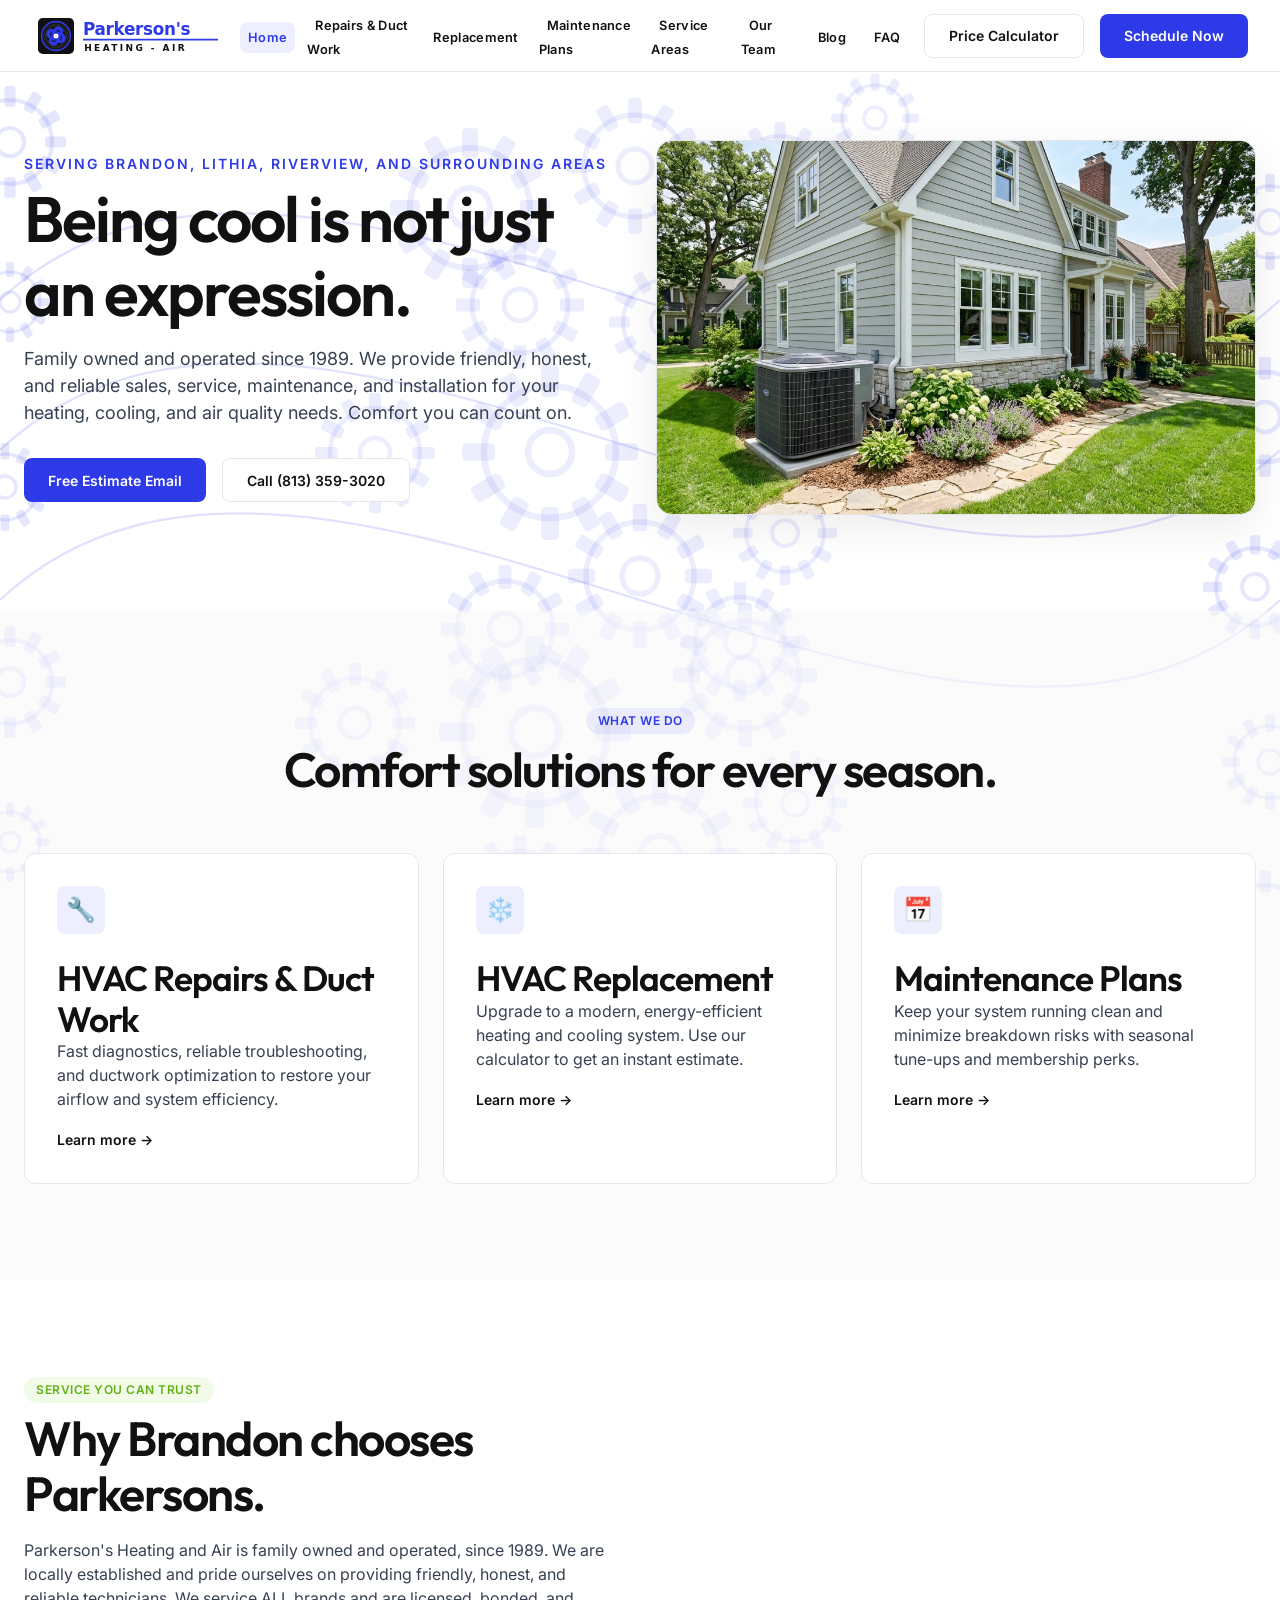
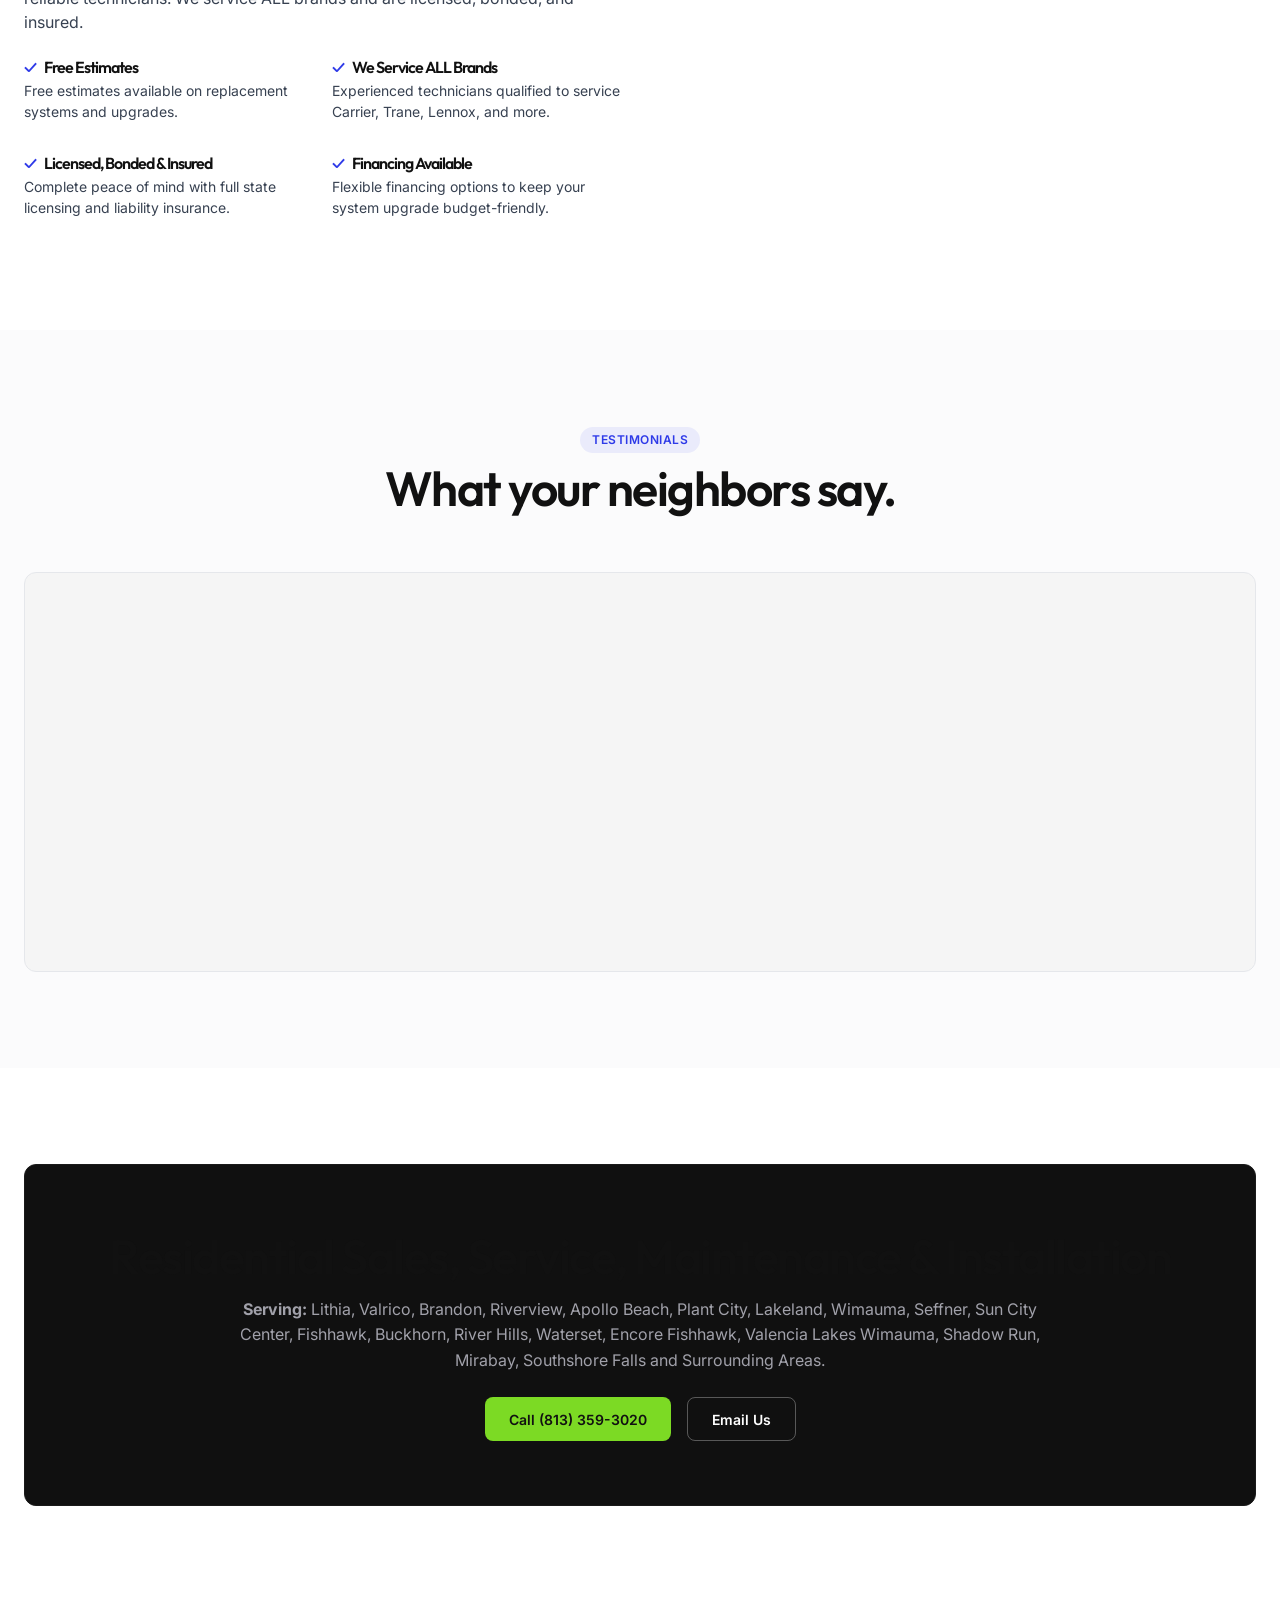
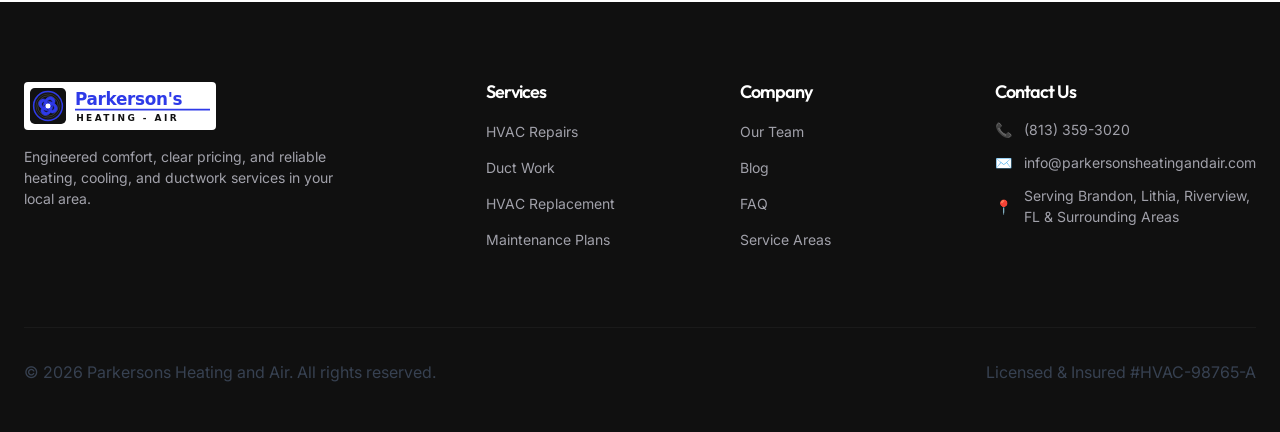
==== index.html @ 71befeef "feat: integrate reviews widget on all pages and optimize scroll animations" ====
<!DOCTYPE html>
<html lang="en">
<head>
  <meta charset="UTF-8">
  <script>document.documentElement.classList.add('js')</script>
  <meta name="viewport" content="width=device-width, initial-scale=1.0">
  <title>HVAC Services | Parkersons Heating and Air</title>
  <meta name="description" content="Parkersons Heating and Air provides expert heating, cooling, ductwork, and maintenance plan services. Calculate your HVAC replacement cost with our tool.">
  <link rel="canonical" href="https://parkersonsheatingandair.com/">
  <link rel="stylesheet" href="styles.css">
  <link rel="icon" type="image/x-icon" type="image/svg+xml" href="assets/favicon.svg">
  <script type="application/ld+json">
  [
    {
      "@context": "https://schema.org",
      "@type": "LocalBusiness",
      "@id": "https://parkersonsheatingandair.com/#localbusiness",
      "name": "Parkersons Heating and Air",
      "image": "https://parkersonsheatingandair.com/assets/hvac_banner.png",
      "url": "https://parkersonsheatingandair.com/",
      "telephone": "+1-813-359-3020",
      "email": "info@parkersonsheatingandair.com",
      "priceRange": "$$",
      "address": {
        "@type": "PostalAddress",
        "streetAddress": "Serving Brandon & Surrounding Areas",
        "addressLocality": "Brandon",
        "addressRegion": "FL",
        "postalCode": "33511",
        "addressCountry": "US"
      },
      "geo": {
        "@type": "GeoCoordinates",
        "latitude": 27.9378,
        "longitude": -82.2859
      },
      "openingHoursSpecification": [
        {
          "@type": "OpeningHoursSpecification",
          "dayOfWeek": ["Monday", "Tuesday", "Wednesday", "Thursday", "Friday", "Saturday", "Sunday"],
          "opens": "00:00",
          "closes": "23:59"
        }
      ],
      "areaServed": {
        "@type": "AdministrativeArea",
        "name": "Brandon Metro Area"
      },
      "sameAs": [
        "https://www.facebook.com/ParkersonsHeatingAir",
        "https://www.instagram.com/hvac_parkersonsheating/"
      ],
      "aggregateRating": {
        "@type": "AggregateRating",
        "ratingValue": "4.9",
        "reviewCount": "145"
      },
      "review": [
        {
          "@type": "Review",
          "author": {
            "@type": "Person",
            "name": "Sarah Mitchell"
          },
          "reviewRating": {
            "@type": "Rating",
            "ratingValue": "5"
          },
          "reviewBody": "Parkersons upgraded our old heat pump unit last fall. Their price calculator matched the final quote exactly, and the team worked clean and fast."
        },
        {
          "@type": "Review",
          "author": {
            "@type": "Person",
            "name": "David Bowles"
          },
          "reviewRating": {
            "@type": "Rating",
            "ratingValue": "5"
          },
          "reviewBody": "Outstanding response time when our AC failed during a heatwave. The technician diagnosed the broken capacitor and resolved it in under an hour."
        },
        {
          "@type": "Review",
          "author": {
            "@type": "Person",
            "name": "Rebecca K."
          },
          "reviewRating": {
            "@type": "Rating",
            "ratingValue": "5"
          },
          "reviewBody": "We signed up for their Maintenance Gold Plan. Having regular tune-ups gives us peace of mind, and the tech was extremely thorough."
        }
      ]
    },
    {
      "@context": "https://schema.org",
      "@type": "WebSite",
      "@id": "https://parkersonsheatingandair.com/#website",
      "url": "https://parkersonsheatingandair.com/",
      "name": "Parkersons Heating and Air",
      "publisher": {
        "@id": "https://parkersonsheatingandair.com/#localbusiness"
      }
    },
    {
      "@context": "https://schema.org",
      "@type": "WebPage",
      "@id": "https://parkersonsheatingandair.com/#webpage",
      "url": "https://parkersonsheatingandair.com/",
      "name": "HVAC Services | Parkersons Heating and Air",
      "isPartOf": {
        "@id": "https://parkersonsheatingandair.com/#website"
      },
      "about": {
        "@id": "https://parkersonsheatingandair.com/#localbusiness"
      }
    }
  ]
  </script>
</head>
<body>


  <!-- Top Navigation -->
  <nav class="top-nav" aria-label="Main Navigation">
    <div class="container nav-container">
      <a href="index.html?v=3" class="logo" aria-label="Parkersons Heating and Air Home">
        <img src="assets/logo.svg" alt="Parkerson's Heating & Air Logo" style="height: 48px; display: block;">
      </a>
      <button class="menu-toggle" aria-label="Toggle menu" aria-expanded="false" aria-controls="nav-list">
        ☰
      </button>
      <ul class="nav-links" id="nav-list">
        <li><a href="index.html?v=3" class="active">Home</a></li>
        <li><a href="repairs.html?v=3">Repairs &amp; Duct Work</a></li>
        <li><a href="replacement.html?v=3">Replacement</a></li>
        <li><a href="maintenance.html?v=3">Maintenance Plans</a></li>
        <li><a href="service-areas.html?v=3">Service Areas</a></li>
        <li><a href="team.html?v=3">Our Team</a></li>
        <li><a href="blog.html?v=3">Blog</a></li>
        <li><a href="faq.html?v=3">FAQ</a></li>
      </ul>
      <div class="nav-cta">
        <a href="replacement.html?v=3" class="btn btn-secondary">Price Calculator</a>
        <a href="contact.html?v=3" class="btn btn-primary">Schedule Now</a>
      </div>
    </div>
  </nav>

  <!-- Hero Section -->
  <header class="section hero" aria-label="Welcome">
    <div class="container grid-2">
      <div class="hero-content animate-on-scroll">
        <span class="hero-subtitle">Serving Brandon, Lithia, Riverview, and Surrounding Areas</span>
        <h1>Being cool is not just an expression.</h1>
        <p class="hero-descr">Family owned and operated since 1989. We provide friendly, honest, and reliable sales, service, maintenance, and installation for your heating, cooling, and air quality needs. Comfort you can count on.</p>
        <div class="hero-actions">
          <a href="mailto:info@parkersonsheatingandair.com" class="btn btn-primary">Free Estimate Email</a>
          <a href="tel:(813)359-3020" class="btn btn-secondary">Call (813) 359-3020</a>
        </div>
      </div>
      <div class="hero-image-container animate-on-scroll" style="transition-delay: 0.1s;">
        <img src="assets/hvac_banner.png" alt="Parkersons Heating and Air hero image">
      </div>
    </div>
  </header>

  <main>
    <!-- Core Services Overview -->
    <section class="section section-alt" aria-label="Our Core Services">
      <div class="container">
        <div style="text-align: center; margin-bottom: 56px;" class="animate-on-scroll">
          <span class="badge badge-primary">What We Do</span>
          <h2 style="margin-top: var(--space-xs);">Comfort solutions for every season.</h2>
        </div>
        
        <div class="grid-3">
          <!-- Card 1 -->
          <article class="card card-white animate-on-scroll">
            <div class="card-icon" aria-hidden="true">🔧</div>
            <h3>HVAC Repairs & Duct Work</h3>
            <p>Fast diagnostics, reliable troubleshooting, and ductwork optimization to restore your airflow and system efficiency.</p>
            <a href="repairs.html?v=3" class="btn btn-text">Learn more &rarr;</a>
          </article>

          <!-- Card 2 -->
          <article class="card card-white animate-on-scroll" style="transition-delay: 0.1s;">
            <div class="card-icon" aria-hidden="true">❄️</div>
            <h3>HVAC Replacement</h3>
            <p>Upgrade to a modern, energy-efficient heating and cooling system. Use our calculator to get an instant estimate.</p>
            <a href="replacement.html?v=3" class="btn btn-text">Learn more &rarr;</a>
          </article>

          <!-- Card 3 -->
          <article class="card card-white animate-on-scroll" style="transition-delay: 0.2s;">
            <div class="card-icon" aria-hidden="true">📅</div>
            <h3>Maintenance Plans</h3>
            <p>Keep your system running clean and minimize breakdown risks with seasonal tune-ups and membership perks.</p>
            <a href="maintenance.html?v=3" class="btn btn-text">Learn more &rarr;</a>
          </article>
        </div>
      </div>
    </section>

    <!-- Trust / Value Propositions -->
    <section class="section" aria-label="Why Choose Us">
      <div class="container grid-2" style="align-items: center;">
        <div class="animate-on-scroll">
          <span class="badge badge-accent">Service You Can Trust</span>
          <h2 style="margin: var(--space-xs) 0 var(--space-md);">Why Brandon chooses Parkersons.</h2>
          <p>Parkerson's Heating and Air is family owned and operated, since 1989. We are locally established and pride ourselves on providing friendly, honest, and reliable technicians. We service ALL brands and are licensed, bonded, and insured.</p>
          
          <div class="grid-2" style="margin-top: var(--space-lg); gap: var(--space-md);">
            <div>
              <h3 style="display: flex; align-items: center; gap: 8px; font-size: 1rem;"><span style="color: var(--primary);">✓</span> Free Estimates</h3>
              <p style="font-size: 0.875rem; margin-top: 4px;">Free estimates available on replacement systems and upgrades.</p>
            </div>
            <div>
              <h3 style="display: flex; align-items: center; gap: 8px; font-size: 1rem;"><span style="color: var(--primary);">✓</span> We Service ALL Brands</h3>
              <p style="font-size: 0.875rem; margin-top: 4px;">Experienced technicians qualified to service Carrier, Trane, Lennox, and more.</p>
            </div>
            <div>
              <h3 style="display: flex; align-items: center; gap: 8px; font-size: 1rem;"><span style="color: var(--primary);">✓</span> Licensed, Bonded & Insured</h3>
              <p style="font-size: 0.875rem; margin-top: 4px;">Complete peace of mind with full state licensing and liability insurance.</p>
            </div>
            <div>
              <h3 style="display: flex; align-items: center; gap: 8px; font-size: 1rem;"><span style="color: var(--primary);">✓</span> Financing Available</h3>
              <p style="font-size: 0.875rem; margin-top: 4px;">Flexible financing options to keep your system upgrade budget-friendly.</p>
            </div>
          </div>
        </div>
      </div>
    </section>

    <!-- Customer Reviews -->
    <section class="section section-alt" aria-label="Customer Reviews">
      <div class="container">
        <div style="text-align: center; margin-bottom: 56px;" class="animate-on-scroll">
          <span class="badge badge-primary">Testimonials</span>
          <h2 style="margin-top: var(--space-xs);">What your neighbors say.</h2>
        </div>

        <div class="reviews-widget-container animate-on-scroll" style="transition-delay: 0.1s;" data-lazy-widget>
          <div class="reviews-skeleton">
            <div class="skeleton-header">
              <div class="skeleton-avatar"></div>
              <div class="skeleton-text-group">
                <div class="skeleton-line short"></div>
                <div class="skeleton-line medium"></div>
              </div>
            </div>
            <div class="skeleton-body">
              <div class="skeleton-line long"></div>
              <div class="skeleton-line long"></div>
              <div class="skeleton-line medium"></div>
            </div>
          </div>
        </div>
      </div>
    </section>

    <!-- Pre-footer CTA & Service Areas -->
    <section class="section" aria-label="Service Areas">
      <div class="container">
        <div class="card card-dark animate-on-scroll" style="text-align: center; padding: 64px var(--space-xl);">
          <h2 style="margin-bottom: var(--space-sm);">Residential Sales, Service, Maintenance &amp; Installation</h2>
          <p style="color: var(--on-dark-soft); max-width: 800px; margin: 0 auto var(--space-lg); line-height: 1.6;">
            <strong>Serving:</strong> Lithia, Valrico, Brandon, Riverview, Apollo Beach, Plant City, Lakeland, Wimauma, Seffner, Sun City Center, Fishhawk, Buckhorn, River Hills, Waterset, Encore Fishhawk, Valencia Lakes Wimauma, Shadow Run, Mirabay, Southshore Falls and Surrounding Areas.
          </p>
          <div style="display: flex; gap: var(--space-md); justify-content: center; flex-wrap: wrap;">
            <a href="tel:(813)359-3020" class="btn btn-accent">Call (813) 359-3020</a>
            <a href="mailto:info@parkersonsheatingandair.com" class="btn btn-secondary" style="background: transparent; color: #fff; border-color: rgba(255,255,255,0.3);">Email Us</a>
          </div>
        </div>
      </div>
    </section>
  </main>

  <!-- Footer -->
  <footer>
    <div class="container">
      <div class="footer-top">
        <div class="footer-info">
          <a href="index.html?v=3" class="logo" aria-label="Parkersons Heating and Air Home">
            <img src="assets/logo.svg" alt="Parkerson's Heating & Air Logo" style="height: 48px; display: block; border-radius: 4px;">
          </a>
          <p>Engineered comfort, clear pricing, and reliable heating, cooling, and ductwork services in your local area.</p>
        </div>
        <div class="footer-col">
          <h3 style="font-size: 1.125rem; font-weight: 600; margin-bottom: var(--space-md); color: #fff;">Services</h3>
          <ul class="footer-links">
            <li><a href="repairs.html?v=3">HVAC Repairs</a></li>
            <li><a href="repairs.html?v=3#ductwork">Duct Work</a></li>
            <li><a href="replacement.html?v=3">HVAC Replacement</a></li>
            <li><a href="maintenance.html?v=3">Maintenance Plans</a></li>
          </ul>
        </div>
        <div class="footer-col">
          <h3 style="font-size: 1.125rem; font-weight: 600; margin-bottom: var(--space-md); color: #fff;">Company</h3>
          <ul class="footer-links">
            <li><a href="team.html?v=3">Our Team</a></li>
            <li><a href="blog.html?v=3">Blog</a></li>
            <li><a href="faq.html?v=3">FAQ</a></li>
            <li><a href="service-areas.html?v=3">Service Areas</a></li>
          </ul>
        </div>
        <div class="footer-col">
          <h3 style="font-size: 1.125rem; font-weight: 600; margin-bottom: var(--space-md); color: #fff;">Contact Us</h3>
          <ul class="contact-list">
            <li><span>📞</span> (813) 359-3020</li>
            <li><span>✉️</span> info@parkersonsheatingandair.com</li>
            <li><span>📍</span> Serving Brandon, Lithia, Riverview, FL &amp; Surrounding Areas</li>
          </ul>
        </div>
      </div>
      <div class="footer-bottom">
        <p>&copy; 2026 Parkersons Heating and Air. All rights reserved.</p>
        <p>Licensed &amp; Insured #HVAC-98765-A</p>
      </div>
    </div>
  </footer>

  <script src="app.js?v=3"></script>
</body>
</html>
---- styles.css ----
@import url('https://fonts.googleapis.com/css2?family=Inter:wght@400;500;600&family=Outfit:wght@500;600;700&display=swap');

:root {
  /* Colors */
  --primary: #2E3AE8;
  --primary-hover: #1c28b5;
  --primary-soft: rgba(46, 58, 232, 0.08);
  --accent: #7CDA24;
  --accent-hover: #63b019;
  --accent-soft: rgba(124, 218, 36, 0.1);
  --ink: #111111;
  --body: #374151;
  --muted: #6b7280;
  --muted-soft: #898989;
  --hairline: #e5e7eb;
  --hairline-soft: #f3f4f6;
  --canvas: #ffffff;
  --surface-soft: #f8f9fa;
  --surface-card: #f5f5f5;
  --surface-strong: #e5e7eb;
  --surface-dark: #101010;
  --surface-dark-elevated: #1a1a1a;
  
  --on-primary: #ffffff;
  --on-accent: #111111;
  --on-dark: #ffffff;
  --on-dark-soft: #a1a1aa;
  
  --success: #10b981;
  --warning: #f59e0b;
  --error: #ef4444;

  /* Typography Scale */
  --font-display: 'Outfit', 'Inter', sans-serif;
  --font-body: 'Inter', sans-serif;

  /* Border Radii */
  --rounded-xs: 4px;
  --rounded-sm: 6px;
  --rounded-md: 8px;
  --rounded-lg: 12px;
  --rounded-xl: 16px;
  --rounded-pill: 9999px;
  --rounded-full: 9999px;

  /* Spacing */
  --space-xxs: 4px;
  --space-xs: 8px;
  --space-sm: 12px;
  --space-md: 16px;
  --space-lg: 24px;
  --space-xl: 32px;
  --space-xxl: 48px;
  --space-section: 96px;
}

/* Reset and Base Styles */
*, *::before, *::after {
  box-sizing: border-box;
  margin: 0;
  padding: 0;
}

html {
  scroll-behavior: smooth;
  font-family: var(--font-body);
  color: var(--body);
  background-color: #ffffff;
  line-height: 1.5;
  -webkit-font-smoothing: antialiased;
}

body {
  overflow-x: hidden;
  position: relative;
}

h1, h2, h3, h4 {
  font-family: var(--font-display);
  color: var(--ink);
  font-weight: 600;
  line-height: 1.15;
}

h1 {
  font-size: clamp(2.5rem, 5vw, 4rem);
  letter-spacing: -2px;
}

h2 {
  font-size: clamp(1.8rem, 4vw, 3rem);
  letter-spacing: -1.5px;
}

h3 {
  font-size: clamp(1.4rem, 3vw, 2.2rem);
  letter-spacing: -1px;
}

h4 {
  font-size: clamp(1.1rem, 2vw, 1.5rem);
  letter-spacing: -0.5px;
}

p {
  font-size: 1rem;
  color: var(--body);
  margin-bottom: var(--space-md);
}

a {
  color: inherit;
  text-decoration: none;
  transition: color 0.2s ease, opacity 0.2s ease;
}

/* Layout Utilities - Width stretching page */
.container {
  width: 100%;
  max-width: 1400px;
  margin: 0 auto;
  padding: 0 var(--space-lg);
}

.section {
  padding: var(--space-section) 0;
  background: transparent;
}

.section-alt {
  background: rgba(248, 249, 250, 0.60);
}

.section-dark {
  background: rgba(16, 16, 16, 0.90);
  color: var(--on-dark);
}

.section-bg-overlay {
  position: relative;
  z-index: 1;
}

.grid-2 {
  display: grid;
  grid-template-columns: repeat(2, 1fr);
  gap: var(--space-xl);
}

.grid-3 {
  display: grid;
  grid-template-columns: repeat(3, 1fr);
  gap: var(--space-lg);
}

.grid-4 {
  display: grid;
  grid-template-columns: repeat(4, 1fr);
  gap: var(--space-md);
}

@media (max-width: 1024px) {
  .grid-4 {
    grid-template-columns: repeat(2, 1fr);
  }
  .grid-3 {
    grid-template-columns: repeat(2, 1fr);
  }
}

@media (max-width: 768px) {
  .grid-2, .grid-3, .grid-4 {
    grid-template-columns: 1fr;
    gap: var(--space-lg);
  }
  .section {
    padding: var(--space-xl) 0;
  }
}

/* Top Navigation */
.top-nav {
  position: fixed;
  top: 0;
  left: 0;
  width: 100%;
  height: 72px;
  background-color: rgba(255, 255, 255, 0.97);
  backdrop-filter: blur(16px);
  border-bottom: 1px solid var(--hairline);
  z-index: 1000;
  display: flex;
  align-items: center;
}

.top-nav .nav-container {
  max-width: 100%;
  padding: 0 var(--space-xl);
}

.nav-container {
  display: flex;
  justify-content: space-between;
  align-items: center;
  width: 100%;
}

.logo {
  font-family: var(--font-display);
  font-size: 1.35rem;
  font-weight: 700;
  color: var(--primary);
  display: flex;
  align-items: center;
  gap: var(--space-xs);
}

.logo-dot {
  width: 10px;
  height: 10px;
  background-color: var(--accent);
  border-radius: var(--rounded-full);
}

.nav-links {
  display: flex;
  align-items: center;
  justify-content: space-between;
  flex-grow: 1;
  gap: 12px;
  list-style: none;
  margin: 0 var(--space-xl);
}

.nav-links a {
  font-size: 0.875rem;
  font-weight: 600;
  color: var(--ink);
  letter-spacing: 0.3px;
  padding: 8px 14px;
  border-radius: var(--rounded-md);
  transition: all 0.25s ease;
}

.nav-links a:hover {
  color: var(--primary);
  background-color: var(--primary-soft);
}

.nav-links a.active {
  color: var(--primary);
  background-color: var(--primary-soft);
}

.nav-cta {
  display: flex;
  align-items: center;
  gap: var(--space-md);
}

.menu-toggle {
  display: none;
  background: none;
  border: none;
  font-size: 1.5rem;
  color: var(--ink);
  cursor: pointer;
}

@media (max-width: 1024px) {
  .nav-links {
    display: none;
    flex-direction: column;
    position: absolute;
    top: 72px;
    left: 0;
    width: 100%;
    background-color: var(--canvas);
    border-bottom: 1px solid var(--hairline);
    padding: var(--space-lg) 0;
    gap: var(--space-md);
    box-shadow: 0 4px 12px rgba(0, 0, 0, 0.05);
  }
  
  .nav-links.active {
    display: flex;
  }
  
  .menu-toggle {
    display: block;
  }
  
  .nav-cta {
    margin-right: var(--space-lg);
  }
}

@media (min-width: 1025px) and (max-width: 1350px) {
  .nav-links {
    margin: 0 var(--space-md);
  }
  .nav-links a {
    padding: 8px 8px;
    font-size: 0.8rem;
  }
}

/* Buttons */
.btn {
  display: inline-flex;
  align-items: center;
  justify-content: center;
  height: 44px;
  padding: 0 var(--space-lg);
  font-family: var(--font-body);
  font-size: 0.875rem;
  font-weight: 600;
  border-radius: var(--rounded-md);
  border: none;
  cursor: pointer;
  transition: background-color 0.2s ease, transform 0.1s ease;
  white-space: nowrap;
}

.btn-primary {
  background-color: var(--primary);
  color: var(--on-primary);
}

.btn-primary:hover {
  background-color: var(--primary-hover);
}

.btn-accent {
  background-color: var(--accent);
  color: var(--on-accent);
}

.btn-accent:hover {
  background-color: var(--accent-hover);
}

.btn-secondary {
  background-color: var(--canvas);
  color: var(--ink);
  border: 1px solid var(--hairline);
}

.btn-secondary:hover {
  background-color: var(--surface-soft);
}

.btn-text {
  background: none;
  color: var(--ink);
  padding: 0;
  height: auto;
}

.btn-text:hover {
  color: var(--primary);
}

/* Card components */
.card {
  background-color: var(--surface-card);
  border-radius: var(--rounded-lg);
  padding: var(--space-xl);
  border: 1px solid var(--hairline-soft);
  transition: transform 0.2s ease, box-shadow 0.2s ease;
}

.card:hover {
  transform: translateY(-4px);
  box-shadow: 0 8px 24px rgba(0, 0, 0, 0.04);
}

.card-white {
  background-color: var(--canvas);
  border: 1px solid var(--hairline);
}

.card-dark {
  background-color: var(--surface-dark);
  color: var(--on-dark);
  border: 1px solid var(--surface-dark-elevated);
}

.card-dark h3, .card-dark h4 {
  color: var(--on-dark);
}

.card-icon {
  width: 48px;
  height: 48px;
  background-color: var(--primary-soft);
  color: var(--primary);
  border-radius: var(--rounded-md);
  display: flex;
  align-items: center;
  justify-content: center;
  font-size: 1.5rem;
  margin-bottom: var(--space-lg);
}

.card-dark .card-icon {
  background-color: rgba(255, 255, 255, 0.08);
  color: var(--accent);
}

/* Hero Section */
.hero {
  padding-top: 140px;
  padding-bottom: 96px;
  position: relative;
  overflow: hidden;
  background: transparent;
}


.hero-content {
  display: flex;
  flex-direction: column;
  justify-content: center;
}

.hero-subtitle {
  font-size: 0.875rem;
  font-weight: 600;
  text-transform: uppercase;
  letter-spacing: 2px;
  color: var(--primary);
  margin-bottom: var(--space-xs);
}

.hero h1 {
  margin-bottom: var(--space-md);
}

.hero-descr {
  font-size: 1.125rem;
  color: var(--body);
  margin-bottom: var(--space-xl);
  max-width: 600px;
}

.hero-actions {
  display: flex;
  gap: var(--space-md);
}

.hero-image-container {
  position: relative;
  border-radius: var(--rounded-xl);
  overflow: hidden;
  box-shadow: 0 12px 40px rgba(0, 0, 0, 0.08);
  border: 1px solid var(--hairline);
  aspect-ratio: 16/10;
}

.hero-image-container img {
  width: 100%;
  height: 100%;
  object-fit: cover;
}

/* Before/After Slider Component */
.slider-wrapper {
  position: relative;
  width: 100%;
  aspect-ratio: 16/10;
  overflow: hidden;
  border-radius: var(--rounded-xl);
  box-shadow: 0 12px 40px rgba(0,0,0,0.08);
  border: 1px solid var(--hairline);
}

.slider-before, .slider-after {
  position: absolute;
  top: 0;
  left: 0;
  width: 100%;
  height: 100%;
  user-select: none;
}

.slider-before img, .slider-after img {
  width: 100%;
  height: 100%;
  object-fit: cover;
  display: block;
}

.slider-after {
  z-index: 2;
  /* Mask container width controls reveal */
  width: 50%; 
}

/* Large image size matching the parent */
.slider-after img {
  width: 100%;
  /* Force image size to be original so it doesn't squish */
  max-width: none;
}

.slider-handle {
  position: absolute;
  top: 0;
  bottom: 0;
  left: 50%;
  width: 4px;
  background-color: var(--canvas);
  z-index: 10;
  cursor: ew-resize;
  transform: translateX(-50%);
  box-shadow: 0 0 10px rgba(0,0,0,0.3);
}

.slider-handle-button {
  position: absolute;
  top: 50%;
  left: 50%;
  transform: translate(-50%, -50%);
  width: 44px;
  height: 44px;
  border-radius: var(--rounded-full);
  background-color: var(--primary);
  color: var(--on-primary);
  border: 4px solid var(--canvas);
  display: flex;
  align-items: center;
  justify-content: center;
  box-shadow: 0 4px 10px rgba(0,0,0,0.25);
  font-size: 1.2rem;
  pointer-events: none; /* Let drag events hit the handle line */
}

.slider-label {
  position: absolute;
  bottom: var(--space-md);
  padding: var(--space-xs) var(--space-sm);
  background-color: rgba(0, 0, 0, 0.7);
  color: #fff;
  font-size: 0.75rem;
  font-weight: 600;
  text-transform: uppercase;
  border-radius: var(--rounded-xs);
  z-index: 5;
  letter-spacing: 1px;
}

.slider-label.before {
  right: var(--space-md);
}

.slider-label.after {
  left: var(--space-md);
  z-index: 8;
}

/* Badge System */
.badge {
  display: inline-flex;
  align-items: center;
  padding: 4px 12px;
  background-color: var(--surface-card);
  border-radius: var(--rounded-pill);
  font-size: 0.75rem;
  font-weight: 600;
  color: var(--ink);
  letter-spacing: 0.5px;
  text-transform: uppercase;
}

.badge-primary {
  background-color: var(--primary-soft);
  color: var(--primary);
}

.badge-accent {
  background-color: var(--accent-soft);
  color: var(--accent-hover);
}

/* Price Calculator Component */
.calculator-card {
  background-color: var(--canvas);
  border-radius: var(--rounded-xl);
  border: 1px solid var(--hairline);
  box-shadow: 0 12px 32px rgba(0, 0, 0, 0.04);
  padding: var(--space-xl);
}

.calc-group {
  margin-bottom: var(--space-lg);
}

.calc-label {
  display: flex;
  justify-content: space-between;
  font-size: 0.875rem;
  font-weight: 600;
  color: var(--ink);
  margin-bottom: var(--space-xs);
}

.calc-range {
  width: 100%;
  accent-color: var(--primary);
  height: 6px;
  background-color: var(--hairline);
  border-radius: var(--rounded-pill);
  outline: none;
}

.calc-grid {
  display: grid;
  grid-template-columns: repeat(auto-fit, minmax(140px, 1fr));
  gap: var(--space-sm);
}

.calc-option {
  border: 1px solid var(--hairline);
  border-radius: var(--rounded-md);
  padding: var(--space-md);
  text-align: center;
  cursor: pointer;
  transition: all 0.2s ease;
}

.calc-option:hover {
  border-color: var(--primary);
  background-color: var(--surface-soft);
}

.calc-option.active {
  border-color: var(--primary);
  background-color: var(--primary-soft);
  color: var(--primary);
}

.calc-option h3 {
  font-size: 0.875rem;
  margin-bottom: 4px;
}

.calc-option span {
  font-size: 0.75rem;
  color: var(--muted);
}

.calc-option.active h3 {
  color: var(--primary);
}

.calc-option.active span {
  color: var(--primary);
}

.calc-checkboxes {
  display: flex;
  flex-direction: column;
  gap: var(--space-sm);
}

.calc-checkbox-label {
  display: flex;
  align-items: center;
  gap: var(--space-sm);
  font-size: 0.875rem;
  font-weight: 500;
  color: var(--body);
  cursor: pointer;
}

.calc-checkbox-label input {
  width: 18px;
  height: 18px;
  accent-color: var(--primary);
}

.calc-results {
  background-color: var(--surface-card);
  border-radius: var(--rounded-lg);
  padding: var(--space-lg);
  border: 1px solid var(--hairline-soft);
}

.calc-result-row {
  display: flex;
  justify-content: space-between;
  margin-bottom: var(--space-sm);
  font-size: 0.875rem;
  color: var(--muted);
}

.calc-result-row.total {
  border-top: 1px solid var(--hairline);
  padding-top: var(--space-md);
  margin-top: var(--space-md);
  font-weight: 700;
  font-size: 1.25rem;
  color: var(--ink);
}

/* FAQ Accordion Component */
.faq-list {
  display: flex;
  flex-direction: column;
  gap: var(--space-md);
}

.faq-item {
  border: 1px solid var(--hairline);
  border-radius: var(--rounded-lg);
  overflow: hidden;
  transition: all 0.2s ease;
}

.faq-trigger {
  width: 100%;
  padding: var(--space-lg);
  background: none;
  border: none;
  text-align: left;
  display: flex;
  justify-content: space-between;
  align-items: center;
  cursor: pointer;
  font-family: var(--font-display);
  font-size: 1.125rem;
  font-weight: 600;
  color: var(--ink);
}

.faq-trigger::after {
  content: '+';
  font-size: 1.5rem;
  color: var(--muted);
  transition: transform 0.2s ease;
}

.faq-item.active .faq-trigger::after {
  transform: rotate(45deg);
}

.faq-content {
  max-height: 0;
  overflow: hidden;
  transition: max-height 0.3s cubic-bezier(0, 1, 0, 1);
  padding: 0 var(--space-lg);
}

.faq-item.active .faq-content {
  max-height: 1000px;
  padding-bottom: var(--space-lg);
}

/* Testimonial grid */
.testimonial-card {
  background-color: var(--surface-card);
  border-radius: var(--rounded-lg);
  padding: var(--space-xl);
  border: 1px solid var(--hairline-soft);
}

.testimonial-header {
  display: flex;
  align-items: center;
  gap: var(--space-md);
  margin-bottom: var(--space-md);
}

.avatar {
  width: 44px;
  height: 44px;
  border-radius: var(--rounded-full);
  object-fit: cover;
  background-color: var(--primary-soft);
  display: flex;
  align-items: center;
  justify-content: center;
  font-weight: 600;
  font-size: 0.875rem;
  color: var(--primary);
}

.testimonial-info h4 {
  font-size: 0.95rem;
  margin-bottom: 2px;
}

.testimonial-info span {
  font-size: 0.75rem;
  color: var(--muted);
}

.rating {
  color: var(--warning);
  font-size: 0.875rem;
  margin-bottom: var(--space-sm);
}

/* Footer styling */
footer {
  background-color: var(--surface-dark);
  color: var(--on-dark-soft);
  padding: 80px 0 var(--space-xl);
}

.footer-top {
  display: grid;
  grid-template-columns: 2fr repeat(3, 1fr);
  gap: var(--space-xxl);
  margin-bottom: 64px;
}

.footer-col h4 {
  color: var(--on-dark);
  font-size: 0.875rem;
  text-transform: uppercase;
  letter-spacing: 1px;
  margin-bottom: var(--space-lg);
}

.footer-links {
  list-style: none;
}

.footer-links li {
  margin-bottom: var(--space-sm);
}

.footer-links a {
  font-size: 0.875rem;
  color: var(--on-dark-soft);
}

.footer-links a:hover {
  color: var(--canvas);
}

.footer-info p {
  color: var(--on-dark-soft);
  font-size: 0.875rem;
  margin-top: var(--space-md);
  max-width: 320px;
}

.footer-bottom {
  border-top: 1px solid var(--surface-dark-elevated);
  padding-top: var(--space-xl);
  display: flex;
  justify-content: space-between;
  align-items: center;
  font-size: 0.75rem;
}

@media (max-width: 768px) {
  .footer-top {
    grid-template-columns: 1fr;
    gap: var(--space-xl);
  }
  .footer-bottom {
    flex-direction: column;
    gap: var(--space-md);
    text-align: center;
  }
}

/* Blog styles */
.blog-card {
  background: var(--canvas);
  border-radius: var(--rounded-lg);
  overflow: hidden;
  border: 1px solid var(--hairline);
  transition: transform 0.2s ease, box-shadow 0.2s ease;
}

.blog-card:hover {
  transform: translateY(-4px);
  box-shadow: 0 8px 24 rgba(0,0,0,0.04);
}

.blog-img {
  width: 100%;
  aspect-ratio: 16/10;
  object-fit: cover;
  border-bottom: 1px solid var(--hairline);
}

.blog-content {
  padding: var(--space-lg);
}

.blog-meta {
  display: flex;
  gap: var(--space-md);
  font-size: 0.75rem;
  color: var(--muted);
  margin-bottom: var(--space-xs);
}

.blog-content h3 {
  font-size: 1.25rem;
  margin-bottom: var(--space-xs);
}

.blog-content p {
  font-size: 0.875rem;
  color: var(--body);
  margin-bottom: var(--space-md);
}

/* Team Section styling */
.team-card {
  text-align: center;
  padding: var(--space-xl);
}

.team-avatar {
  width: 120px;
  height: 120px;
  border-radius: var(--rounded-full);
  object-fit: cover;
  margin: 0 auto var(--space-lg);
  border: 4px solid var(--primary-soft);
}

.team-card h3 {
  font-size: 1.125rem;
  margin-bottom: var(--space-xxs);
}

.team-card p.role {
  font-size: 0.75rem;
  text-transform: uppercase;
  color: var(--primary);
  font-weight: 600;
  letter-spacing: 1px;
  margin-bottom: var(--space-sm);
}

.team-card p.bio {
  font-size: 0.875rem;
  color: var(--body);
}

/* Maintenance page pricing table */
.pricing-grid {
  display: grid;
  grid-template-columns: repeat(3, 1fr);
  gap: var(--space-lg);
  align-items: stretch;
}

.pricing-card {
  background-color: var(--canvas);
  border-radius: var(--rounded-lg);
  border: 1px solid var(--hairline);
  padding: var(--space-xl);
  display: flex;
  flex-direction: column;
  position: relative;
}

.pricing-card.featured {
  background-color: var(--surface-dark);
  color: var(--on-dark);
  border-color: var(--surface-dark-elevated);
}

.pricing-card.featured h3, 
.pricing-card.featured h4, 
.pricing-card.featured .pricing-price {
  color: var(--on-dark);
}

.pricing-badge {
  position: absolute;
  top: var(--space-md);
  right: var(--space-md);
  background-color: var(--accent);
  color: var(--on-accent);
  font-size: 0.65rem;
  font-weight: 600;
  padding: 4px 10px;
  border-radius: var(--rounded-pill);
}

.pricing-price {
  font-family: var(--font-display);
  font-size: 3rem;
  font-weight: 700;
  color: var(--ink);
  margin: var(--space-md) 0;
  line-height: 1;
}

.pricing-price span {
  font-size: 0.875rem;
  font-weight: 400;
  color: var(--muted);
}

.pricing-card.featured .pricing-price span {
  color: var(--on-dark-soft);
}

.pricing-features {
  list-style: none;
  margin: var(--space-lg) 0;
  flex-grow: 1;
}

.pricing-features li {
  margin-bottom: var(--space-sm);
  font-size: 0.875rem;
  display: flex;
  align-items: center;
  gap: var(--space-sm);
}

.pricing-features li::before {
  content: '✓';
  color: var(--accent-hover);
  font-weight: 700;
}

.pricing-card.featured .pricing-features li::before {
  color: var(--accent);
}

@media (max-width: 1024px) {
  .pricing-grid {
    grid-template-columns: 1fr;
    gap: var(--space-lg);
  }
}

/* Animations Rule based on the user rule instructions */
.animate-on-scroll {
  transition: opacity .8s cubic-bezier(.16,1,.3,1), transform .8s cubic-bezier(.16,1,.3,1);
}

.js .animate-on-scroll {
  opacity: 0;
  transform: translateY(30px);
}

.js .animate-on-scroll.is-visible {
  opacity: 1;
  transform: translateY(0);
}

/* Contact info style */
.contact-list {
  list-style: none;
  font-size: 0.875rem;
}

.contact-list li {
  margin-bottom: var(--space-sm);
  display: flex;
  align-items: center;
  gap: var(--space-sm);
}

/* SVG path-flow animation */
@keyframes path-flow {
  0%   { opacity: 0.05; }
  50%  { opacity: 0.1; }
  100% { opacity: 0.05; }
}

.floating-svg-bg {
  position: fixed;
  inset: 0;
  z-index: -1;
  pointer-events: none;
  overflow: hidden;
}

.floating-svg {
  width: 100%;
  height: 100%;
}

.floating-path {
  stroke: var(--primary);
  stroke-width: 1.5;
  stroke-opacity: 0.15;
  fill: none;
  animation: path-flow 8s ease-in-out infinite;
}

/* Gear Scroll Background */
.gear-background {
  position: fixed;
  inset: 0;
  z-index: -1;
  pointer-events: none;
  overflow: hidden;
}

.scroll-gear-wrapper {
  position: absolute;
  pointer-events: none;
}

.scroll-gear {
  transform-origin: center;
  will-change: transform;
  transform: rotate(calc(var(--scroll-y, 0) * 0.18deg * var(--direction, 1)));
}

/* Water Droplet */
.water-droplet {
  position: absolute;
  width: 8px;
  height: 12px;
  background: var(--primary);
  opacity: 0.6;
  border-radius: 50% 50% 50% 50% / 60% 60% 40% 40%;
  pointer-events: none;
  z-index: -1;
  transform-origin: center;
  animation: drip-animation 1.2s cubic-bezier(0.4, 0, 1, 1) forwards;
}

@keyframes drip-animation {
  0% {
    transform: translateY(0) scale(1);
    opacity: 0.6;
  }
  15% {
    transform: translateY(4px) scaleX(0.8) scaleY(1.2);
  }
  100% {
    transform: translateY(180px) scale(0.3);
    opacity: 0;
  }
}

@media (max-width: 768px) {
  .gear-background {
    display: none !important;
  }
  .floating-svg-bg {
    display: none !important;
  }
}

/* Reviews Widget Styles & Skeleton Loader */
.reviews-widget-container {
  position: relative;
  width: 100%;
  min-height: 400px;
  background: var(--surface-card);
  border-radius: var(--rounded-lg);
  overflow: hidden;
  border: 1px solid var(--hairline);
}

.reviews-widget-container iframe {
  opacity: 0;
  transition: opacity 0.5s ease;
  width: 100%;
  border: none;
  display: block;
}

.reviews-widget-container.iframe-loaded iframe {
  opacity: 1;
}

.reviews-widget-container.iframe-loaded .reviews-skeleton {
  display: none;
}

.reviews-skeleton {
  position: absolute;
  inset: 0;
  padding: var(--space-xl);
  display: flex;
  flex-direction: column;
  gap: var(--space-md);
  background: var(--surface-card);
  animation: skeleton-pulse 1.8s ease-in-out infinite;
}

.skeleton-header {
  display: flex;
  align-items: center;
  gap: var(--space-md);
}

.skeleton-avatar {
  width: 48px;
  height: 48px;
  border-radius: var(--rounded-full);
  background: var(--surface-strong);
}

.skeleton-text-group {
  display: flex;
  flex-direction: column;
  gap: 8px;
  flex-grow: 1;
}

.skeleton-line {
  height: 12px;
  background: var(--surface-strong);
  border-radius: var(--rounded-pill);
}

.skeleton-line.short { width: 25%; }
.skeleton-line.medium { width: 50%; }
.skeleton-line.long { width: 100%; }

@keyframes skeleton-pulse {
  0% { opacity: 0.6; }
  50% { opacity: 1; }
  100% { opacity: 0.6; }
}
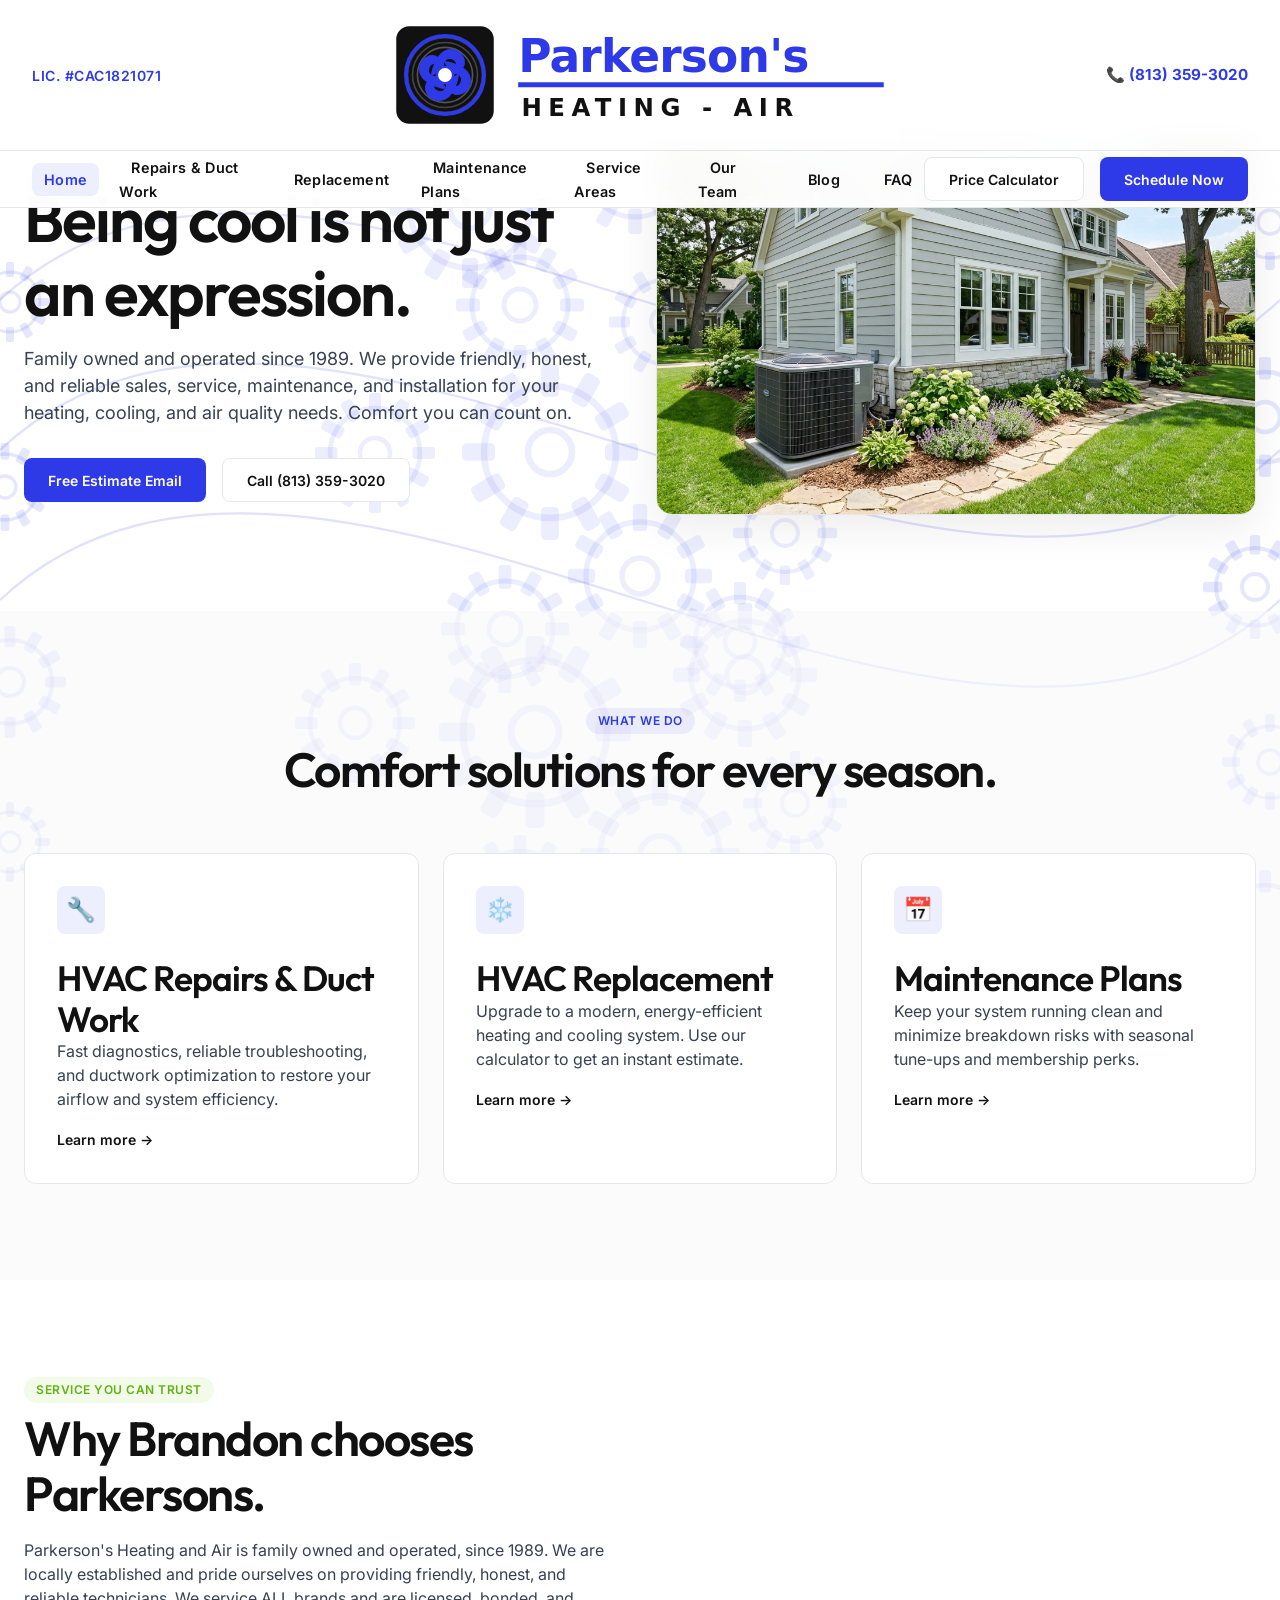
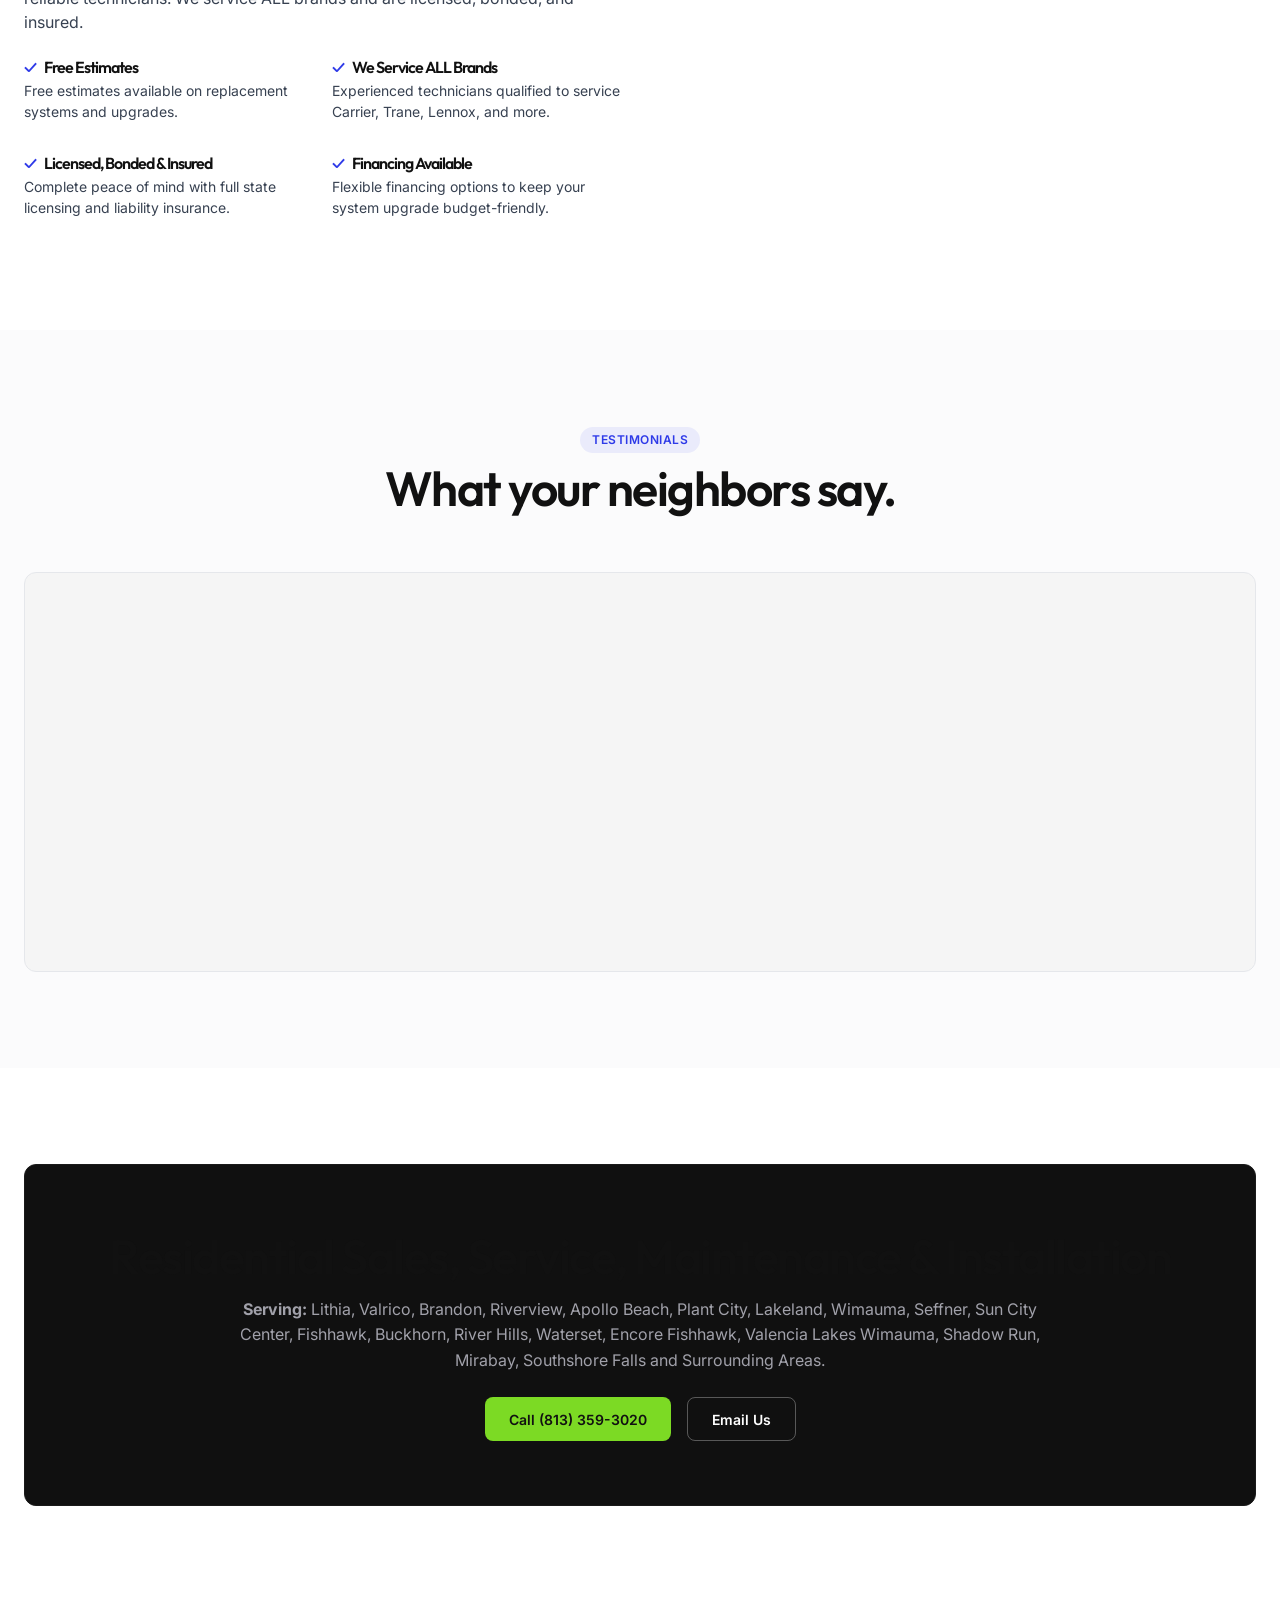
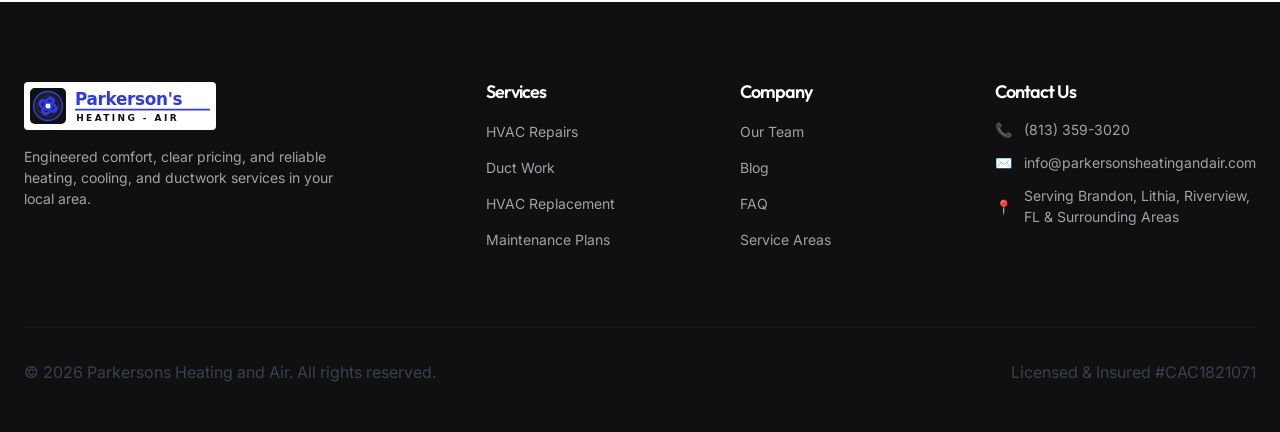
==== commit 62917267: "Replicate logo scroll-shrink animation, enlarge logo by 80%, and update license number to CAC1821071" ====
--- a/index.html
+++ b/index.html
@@ -7,7 +7,7 @@
   <title>HVAC Services | Parkersons Heating and Air</title>
   <meta name="description" content="Parkersons Heating and Air provides expert heating, cooling, ductwork, and maintenance plan services. Calculate your HVAC replacement cost with our tool.">
   <link rel="canonical" href="https://parkersonsheatingandair.com/">
-  <link rel="stylesheet" href="styles.css">
+  <link rel="stylesheet" href="styles.css?v=6">
   <link rel="icon" type="image/x-icon" type="image/svg+xml" href="assets/favicon.svg">
   <script type="application/ld+json">
   [
@@ -125,26 +125,42 @@
 
   <!-- Top Navigation -->
   <nav class="top-nav" aria-label="Main Navigation">
-    <div class="container nav-container">
-      <a href="index.html?v=3" class="logo" aria-label="Parkersons Heating and Air Home">
-        <img src="assets/logo.svg" alt="Parkerson's Heating & Air Logo" style="height: 48px; display: block;">
-      </a>
-      <button class="menu-toggle" aria-label="Toggle menu" aria-expanded="false" aria-controls="nav-list">
-        ☰
-      </button>
-      <ul class="nav-links" id="nav-list">
-        <li><a href="index.html?v=3" class="active">Home</a></li>
-        <li><a href="repairs.html?v=3">Repairs &amp; Duct Work</a></li>
-        <li><a href="replacement.html?v=3">Replacement</a></li>
-        <li><a href="maintenance.html?v=3">Maintenance Plans</a></li>
-        <li><a href="service-areas.html?v=3">Service Areas</a></li>
-        <li><a href="team.html?v=3">Our Team</a></li>
-        <li><a href="blog.html?v=3">Blog</a></li>
-        <li><a href="faq.html?v=3">FAQ</a></li>
-      </ul>
-      <div class="nav-cta">
-        <a href="replacement.html?v=3" class="btn btn-secondary">Price Calculator</a>
-        <a href="contact.html?v=3" class="btn btn-primary">Schedule Now</a>
+    <!-- Tier 1: Logo & Utility Info (Desktop only) -->
+    <div class="nav-tier-top">
+      <div class="container nav-container-top">
+        <div class="nav-utility-left">Lic. #CAC1821071</div>
+        <a href="index.html?v=3" class="logo logo-desktop" aria-label="Parkersons Heating and Air Home">
+          <img src="assets/logo.svg" alt="Parkerson's Heating & Air Logo">
+        </a>
+        <div class="nav-utility-right">
+          <a href="tel:(813)359-3020" class="nav-phone">📞 (813) 359-3020</a>
+        </div>
+      </div>
+    </div>
+    
+    <!-- Tier 2: Navigation Links & CTAs -->
+    <div class="nav-tier-bottom">
+      <div class="container nav-container-bottom">
+        <a href="index.html?v=3" class="logo logo-mobile" aria-label="Parkersons Heating and Air Home">
+          <img src="assets/logo.svg" alt="Parkerson's Heating & Air Logo">
+        </a>
+        <button class="menu-toggle" aria-label="Toggle menu" aria-expanded="false" aria-controls="nav-list">
+          ☰
+        </button>
+        <ul class="nav-links" id="nav-list">
+          <li><a href="index.html?v=3" class="active">Home</a></li>
+          <li><a href="repairs.html?v=3">Repairs &amp; Duct Work</a></li>
+          <li><a href="replacement.html?v=3">Replacement</a></li>
+          <li><a href="maintenance.html?v=3">Maintenance Plans</a></li>
+          <li><a href="service-areas.html?v=3">Service Areas</a></li>
+          <li><a href="team.html?v=3">Our Team</a></li>
+          <li><a href="blog.html?v=3">Blog</a></li>
+          <li><a href="faq.html?v=3">FAQ</a></li>
+        </ul>
+        <div class="nav-cta">
+          <a href="replacement.html?v=3" class="btn btn-secondary">Price Calculator</a>
+          <a href="contact.html?v=3" class="btn btn-primary">Schedule Now</a>
+        </div>
       </div>
     </div>
   </nav>
@@ -317,11 +333,11 @@
       </div>
       <div class="footer-bottom">
         <p>&copy; 2026 Parkersons Heating and Air. All rights reserved.</p>
-        <p>Licensed &amp; Insured #HVAC-98765-A</p>
+        <p>Licensed &amp; Insured #CAC1821071</p>
       </div>
     </div>
   </footer>
 
-  <script src="app.js?v=3"></script>
+  <script src="app.js?v=6"></script>
 </body>
 </html>
--- a/styles.css
+++ b/styles.css
@@ -184,25 +184,91 @@
   top: 0;
   left: 0;
   width: 100%;
-  height: 72px;
   background-color: rgba(255, 255, 255, 0.97);
   backdrop-filter: blur(16px);
   border-bottom: 1px solid var(--hairline);
   z-index: 1000;
-  display: flex;
-  align-items: center;
-}
-
-.top-nav .nav-container {
+  transition: all 0.4s ease-in-out;
+}
+
+.nav-tier-top {
+  border-bottom: 1px solid var(--hairline);
+  display: none; /* Hidden on mobile */
+}
+
+.nav-container-top {
+  display: grid;
+  grid-template-columns: 1fr auto 1fr;
+  align-items: center;
+  height: 150px;
+  width: 100%;
   max-width: 100%;
   padding: 0 var(--space-xl);
-}
-
-.nav-container {
+  transition: height 0.4s ease-in-out;
+}
+
+.nav-utility-left {
+  font-size: 0.875rem;
+  font-weight: 600;
+  color: var(--primary);
+  text-transform: uppercase;
+  letter-spacing: 0.5px;
+}
+
+.nav-utility-right {
+  display: flex;
+  justify-content: flex-end;
+}
+
+.nav-phone {
+  font-size: 0.95rem;
+  font-weight: 700;
+  color: var(--primary);
+  text-decoration: none;
+  transition: color 0.2s ease;
+}
+
+.nav-phone:hover {
+  color: var(--primary-dark);
+}
+
+.nav-tier-bottom {
+  width: 100%;
+}
+
+.nav-container-bottom {
   display: flex;
   justify-content: space-between;
   align-items: center;
-  width: 100%;
+  height: 72px; /* Standard mobile header height */
+  width: 100%;
+  max-width: 100%;
+  padding: 0 var(--space-xl);
+  transition: height 0.4s ease-in-out;
+}
+
+.logo-desktop {
+  display: none; /* Hidden on mobile */
+  align-items: center;
+  justify-content: center;
+  text-decoration: none;
+}
+
+.logo-desktop img {
+  height: 130px;
+  display: block;
+  transition: height 0.4s ease-in-out;
+}
+
+.logo-mobile {
+  display: flex;
+  align-items: center;
+  text-decoration: none;
+}
+
+.logo-mobile img {
+  height: 48px;
+  display: block;
 }
 
 .logo {
@@ -213,6 +279,7 @@
   display: flex;
   align-items: center;
   gap: var(--space-xs);
+  text-decoration: none;
 }
 
 .logo-dot {
@@ -280,6 +347,7 @@
     padding: var(--space-lg) 0;
     gap: var(--space-md);
     box-shadow: 0 4px 12px rgba(0, 0, 0, 0.05);
+    order: 4;
   }
   
   .nav-links.active {
@@ -288,10 +356,35 @@
   
   .menu-toggle {
     display: block;
-  }
-  
+    order: 3;
+  }
+
+  .logo {
+    order: 1;
+  }
+
   .nav-cta {
-    margin-right: var(--space-lg);
+    order: 2;
+    margin-right: 0;
+  }
+
+  .nav-cta .btn-primary {
+    display: none;
+  }
+}
+
+@media (max-width: 768px) {
+  .nav-container-bottom {
+    height: 64px;
+    padding: 0 var(--space-md);
+  }
+  .nav-links {
+    top: 64px;
+  }
+  .nav-cta .btn-secondary {
+    height: 36px;
+    padding: 0 var(--space-sm);
+    font-size: 0.8rem;
   }
 }
 
@@ -302,6 +395,65 @@
   .nav-links a {
     padding: 8px 8px;
     font-size: 0.8rem;
+  }
+}
+
+@media (min-width: 1025px) {
+  .nav-tier-top {
+    display: block;
+  }
+
+  .logo-desktop {
+    display: flex;
+  }
+
+  .logo-mobile {
+    display: none;
+  }
+
+  .nav-container-bottom {
+    height: 56px; /* Tighter navigation bar on desktop */
+    transition: height 0.4s ease-in-out;
+  }
+
+  .nav-links {
+    display: flex !important;
+    flex-grow: 1;
+    justify-content: center;
+    gap: 20px;
+    margin: 0;
+  }
+
+  .nav-links a {
+    font-size: 0.9rem;
+    padding: 8px 12px;
+  }
+
+  .nav-cta {
+    display: flex;
+    align-items: center;
+    gap: var(--space-md);
+  }
+  
+  .hero {
+    padding-top: 266px; /* Offset the 150px + 56px = 206px header + spacing */
+  }
+
+  /* Shrunk header state when scrolled */
+  .top-nav.scrolled {
+    box-shadow: 0 4px 20px rgba(0, 0, 0, 0.08);
+  }
+
+  .top-nav.scrolled .nav-container-top {
+    height: 70px;
+  }
+
+  .top-nav.scrolled .logo-desktop img {
+    height: 56px;
+  }
+
+  .top-nav.scrolled .nav-container-bottom {
+    height: 46px;
   }
 }
 
